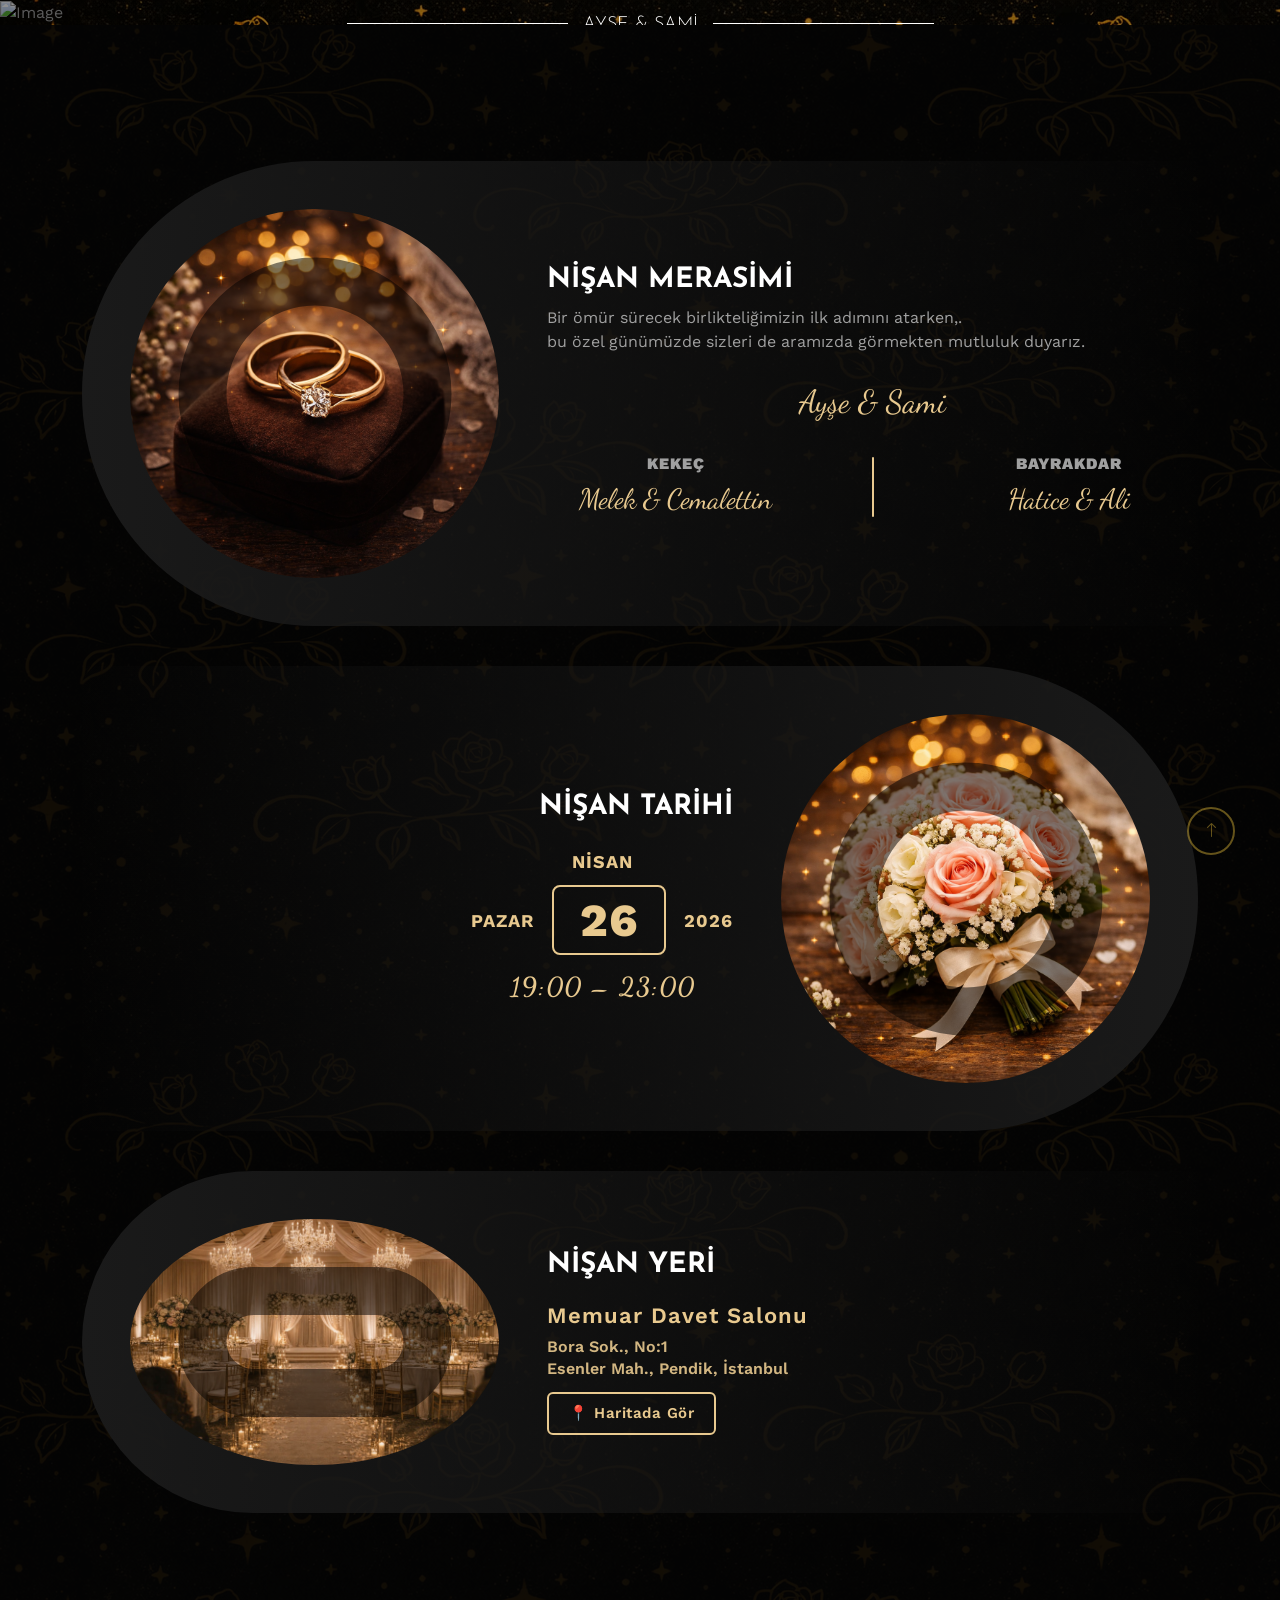
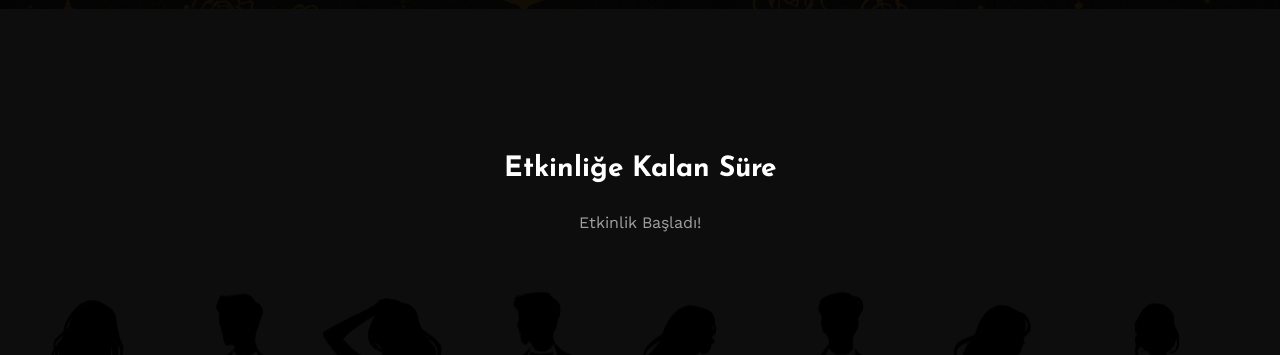
==== home.html @ 0f44021e "Add Open Graph meta tags to home.html Added Open Graph meta tags for social media sharing." ====
<!DOCTYPE html>
<html lang="en">

<head>
    <meta charset="utf-8">
    <title>Ayşe & Sami-Nişan Davetiyesi</title>

	  <!-- WhatsApp / Facebook / Instagram için Open Graph -->
    <meta property="og:type" content="website">
    <meta property="og:title" content="Ayşe & Sami Nişan Davetiyesi">
    <meta property="og:description" content="Sizi bu özel günümüzde aramızda görmekten mutluluk duyarız.">
    <meta property="og:url" content="https://sami-ayse.github.io/nisan-merasimi/">
    <meta property="og:image" content="https://sami-ayse.github.io/nisan-merasimi/assets/img/zarf.png">
    <meta property="og:image:type" content="image/png">
    <meta property="og:image:width" content="1200">
    <meta property="og:image:height" content="630">
    <meta content="width=device-width, initial-scale=1.0" name="viewport">
    <meta content="" name="keywords">
    <meta content="" name="description">

    <!-- Favicon -->
    <link href="img/favT.png" rel="icon">

    <!-- Google Web Fonts -->
    <link rel="preconnect" href="https://fonts.googleapis.com">
    <link rel="preconnect" href="https://fonts.gstatic.com" crossorigin>
    <link
        href="https://fonts.googleapis.com/css2?family=Josefin+Sans:wght@300;700&family=Work+Sans:wght@400;600&display=swap"
        rel="stylesheet">
		  <link href="https://fonts.googleapis.com/css2?family=Dancing+Script:wght@400;600&display=swap" rel="stylesheet">

    <!-- Icon Font Stylesheet -->
    <link href="https://cdnjs.cloudflare.com/ajax/libs/font-awesome/7.0.0/css/all.min.css" rel="stylesheet">
    <link href="https://cdn.jsdelivr.net/npm/bootstrap-icons@1.4.1/font/bootstrap-icons.css" rel="stylesheet">

    <!-- Libraries Stylesheet -->
    <link href="lib/animate/animate.min.css" rel="stylesheet">
    <link href="lib/lightbox/css/lightbox.min.css" rel="stylesheet">
    <link href="lib/owlcarousel/assets/owl.carousel.min.css" rel="stylesheet">

    <!-- Customized Bootstrap Stylesheet -->
    <link href="css/bootstrap.min.css" rel="stylesheet">

    <!-- Template Stylesheet -->
    <link href="css/style.css" rel="stylesheet">
	
	
	  <style>
       
        .family-divider {
            width: 2px;
            height: 60px;
            background-color: #e8c98f;
            border-radius: 2px;
        }

       
        @media (max-width: 767px) {
            .family-divider {
                width: 60%;
                height: 2px;
                margin: 10px auto;
            }
        }
.date-box-wrapper {
    text-align: right; /* BLOĞU SAĞA YASLAR */
}

.date-box {
    display: inline-block; /* BLOĞU SAĞDA TUTAR, İÇİ ORTALANIR */
    color: #e8c98f;
    font-weight: 700;
    letter-spacing: 1px;
    text-align: center; /* 26’ya göre ortalama */
}

.date-row {
    display: flex;
    justify-content: center; /* 26 eksenine göre hizalama */
    align-items: center;
    gap: 18px;
    margin-top: 10px;
}

.date-big {
    font-size: 46px;
    font-weight: 800;
    line-height: 1;
}

.date-small {
    font-size: 18px;
}

.date-ring {
    padding: 10px 26px;
    border: 2px solid #e8c98f;
    border-radius: 8px;
}

@media (max-width: 767px) {
    .date-box-wrapper {
        text-align: center;
    }
    .date-big {
        font-size: 36px;
    }
    .date-ring {
        padding: 8px 20px;
    }
}
.timer-box {
    width: 110px;
    height: 110px;
    border: 2px solid #e8c98f;
    border-radius: 12px;
    color: #e8c98f;
    text-align: center;
    padding-top: 18px;
    font-weight: 600;
    background: rgba(255, 255, 255, 0.05);
    backdrop-filter: blur(4px);
    box-shadow: 0 0 12px rgba(232, 201, 143, 0.25);
}

.timer-box span {
    font-size: 32px;
    display: block;
    margin-bottom: 4px;
}

.timer-box small {
    font-size: 14px;
    opacity: 0.85;
    letter-spacing: 1px;
}
    </style>
</head>

<body style="
    background-image: url('img/invitationmotifdark.png');
    background-repeat: repeat;
    background-size: auto;
    background-color: #0d0d0d; /* Davetiye ile uyumlu siyah ton */
">
    <!-- Spinner Start -->
    <div id="spinner"
        class="show bg-dark position-fixed translate-middle w-100 vh-100 top-50 start-50 d-flex align-items-center justify-content-center">
        <div class="spinner-grow text-primary" style="width: 3rem; height: 3rem;" role="status">
            <span class="sr-only">Loading...</span>
        </div>
    </div>
    <!-- Spinner End -->
  
 <!-- Header End -->

    <!-- Header Start -->
    <div class="container-fluid p-0">
 
        <div id="header-carousel" class="carousel slide" data-bs-ride="carousel">
            <div class="carousel-inner">
                <div class="carousel-item active">
                    <img class="w-100" src="img/demo.png" alt="Image">
                    <div class="carousel-caption d-flex flex-column align-items-center justify-content-center">
                        <div class="title mx-5 px-5 animated slideInDown">
                            <div class="title-center">
                                <h5> Ayşe & Sam&#304; </h5>
                                <h1 class="display-1">Hoşgeld&#304;n&#304;z </h1>
                            </div>
                        </div>
                            
                    </div>
                </div>
              
            </div>
            
        </div>
    </div>
    <!-- Header End -->


    

    <!-- Service Start -->
    <div class="container-fluid py-5" style="background-color: #040404f0;">
        <div class="container py-5">      
            <div class="service-item service-item-left">
                <div class="row g-0 align-items-center">
                    <div class="col-md-5">
                        <div class="service-img p-5 wow fadeInRight" data-wow-delay="0.2s">
                            <img class="img-fluid rounded-circle" src="img/ns1.png" alt="">
                        </div>
                    </div>
                    <div class="col-md-7">
                        <div class="service-text px-5 px-md-0 py-md-5 wow fadeInRight" data-wow-delay="0.5s">
                            <h3 class="text-uppercase">N&#304;şan Meras&#304;m&#304;</h3>
                            <p class="mb-4">Bir ömür sürecek birlikteliğimizin ilk adımını atarken,.<br> bu özel günümüzde sizleri de aramızda görmekten mutluluk duyarız.</p>
                             <!-- Aile Bilgileri -->
							 
							  <p class="mb-4 mt-4" style="font-family:'Dancing Script', cursive; font-size:32px; color:#e8c98f; line-height:1.55; text-align:center;">
         Ayşe & Sami 
    </p>
    <!-- Aile Bilgileri -->
    <div class="row align-items-center text-center">

    <!-- Gelin Ailesi -->
    <div class="col-12 col-md-5 mb-3 mb-md-0">
        <p class="mb-1" style="font-weight:700; letter-spacing:1px;">
            <strong>KEKEÇ</strong>
        </p>
        <p class="mb-1" style="
            font-family:'Dancing Script', cursive;
            font-size:28px;
            color:#e8c98f;
            line-height:1.4;">
            Melek & Cemalettin
        </p>
    </div>

    <!-- Altın Ayırıcı Çizgi -->
    <div class="col-12 col-md-2 d-flex justify-content-center">
        <div class="family-divider"></div>
    </div>

    <!-- Damat Ailesi -->
    <div class="col-12 col-md-5">
        <p class="mb-1" style="font-weight:700; letter-spacing:1px;">
            <strong>BAYRAKDAR</strong>
        </p>
        <p class="mb-1" style="
            font-family:'Dancing Script', cursive;
            font-size:28px;
            color:#e8c98f;
            line-height:1.4;">
            Hatice & Ali
        </p>
    </div>

</div>


   
                        </div>
                    </div>
                </div>
            </div>
            <div class="service-item service-item-right">
                <div class="row g-0 align-items-center">
                    <div class="col-md-5 order-md-1 text-md-end">
                        <div class="service-img p-5 wow fadeInLeft" data-wow-delay="0.2s">
                            <img class="img-fluid rounded-circle" src="img/ns2.png" alt="">
                        </div>
                    </div>
                   
					<div class="col-md-7">
    <div class="service-text px-5 px-md-0 py-md-5 text-md-end wow fadeInLeft" data-wow-delay="0.5s">
        <h3 class="text-uppercase">N&#304;şan Tar&#304;h&#304;</h3>

       
<div class="date-box-wrapper mt-4">

    <div class="date-box">

        <!-- NİSAN -->
        <div class="date-small"> NİSAN</div>

        <!-- PAZAR — 26 — 2026 -->
        <div class="date-row">

            <div class="date-small">PAZAR</div>

            <div class="date-ring">
                <div class="date-big">26</div>
            </div>

            <div class="date-small">2026</div>
        </div>

        <!-- Saat -->
        <div class="date-small" style="font-family:'Dancing Script', cursive; font-size:26px; margin-top:12px;">
            19:00 – 23:00
        </div>

    </div>

</div>


    </div>
</div>
                </div>
            </div>
            <div class="service-item service-item-left">
                <div class="row g-0 align-items-center">
                    <div class="col-md-5">
                        <div class="service-img p-5 wow fadeInRight" data-wow-delay="0.2s">
                            <img class="img-fluid rounded-circle" src="img/ns3.png" alt="">
                        </div>
                    </div>
                    <div class="col-md-7">
                        <div class="service-text px-5 px-md-0 py-md-5 wow fadeInRight" data-wow-delay="0.5s">
                            <h3 class="text-uppercase">N&#304;şan Yer&#304;</h3>
                              <!-- MEKAN BİLGİSİ -->
        <div class="venue-box mt-3" style="color:#e8c98f; font-weight:600;">

            <!-- Mekan Adı -->
            <div style="font-size:22px; letter-spacing:1px;">
                Memuar Davet Salonu
            </div>

            <!-- Tam Adres -->
            <div style="font-size:16px; margin-top:4px; opacity:0.9; line-height:1.4;">
                Bora Sok., No:1<br>
                Esenler Mah., Pendik, İstanbul
            </div>

            <!-- Altın Harita Butonu -->
            <a href="https://www.google.com/maps/search/?api=1&query=Bora+Sok+No%3A1+Esenler+Mah+Pendik+İstanbul" target="_blank"
               style="
                    display:inline-block;
                    margin-top:12px;
                    padding:8px 20px;
                    border:2px solid #e8c98f;
                    border-radius:6px;
                    color:#e8c98f;
                    text-decoration:none;
                    font-size:15px;
                    letter-spacing:0.5px;">
                📍 Haritada Gör
            </a>

        </div>
                           
                        </div>
                    </div>
                </div>
            </div>
    
        </div>
    </div>
    <!-- Service End -->

    <!-- Footer Start -->
    <div class="container-fluid bg-dark text-light footer py-5 wow fadeIn" data-wow-delay="0.1s">
        <div class="container text-center py-5">
           
            <div class="d-flex justify-content-center mb-4">
               		<div class="countdown mt-5 wow fadeInUp" data-wow-delay="0.4s">
    <h3 class="mb-4">Etkinliğe Kalan Süre</h3>

    <div id="timer" class="d-flex justify-content-center gap-4 flex-wrap">

        <div class="timer-box">
            <span id="days">00</span>
            <small>Gün</small>
        </div>

        <div class="timer-box">
            <span id="hours">00</span>
            <small>Saat</small>
        </div>

        <div class="timer-box">
            <span id="minutes">00</span>
            <small>Dakika</small>
        </div>

        <div class="timer-box">
            <span id="seconds">00</span>
            <small>Saniye</small>
        </div>

    </div>
</div>
            </div>
                   </div>
    </div>
    <!-- Footer End -->


    <!-- Back to Top -->
    <a href="#" class="btn btn-outline-primary border-2 btn-lg-square back-to-top"><i class="bi bi-arrow-up"></i></a>


    <!-- JavaScript Libraries -->
    <script src="https://code.jquery.com/jquery-3.4.1.min.js"></script>
    <script src="https://cdn.jsdelivr.net/npm/bootstrap@5.0.0/dist/js/bootstrap.bundle.min.js"></script>
    <script src="lib/wow/wow.min.js"></script>
    <script src="lib/easing/easing.min.js"></script>
    <script src="lib/waypoints/waypoints.min.js"></script>
    <script src="lib/owlcarousel/owl.carousel.min.js"></script>
    <script src="lib/lightbox/js/lightbox.min.js"></script>

    <!-- Template Javascript -->
    <script src="js/main.js"></script>
	
	<script>
    // Hedef tarih
    var targetDate = new Date("April 26, 2026 19:00:00").getTime();

    var countdown = setInterval(function () {
        var now = new Date().getTime();
        var distance = targetDate - now;

        if (distance < 0) {
            clearInterval(countdown);
            document.getElementById("timer").innerHTML = "Etkinlik Başladı!";
            return;
        }

        document.getElementById("days").innerHTML = Math.floor(distance / (1000 * 60 * 60 * 24));
        document.getElementById("hours").innerHTML = Math.floor((distance % (1000 * 60 * 60 * 24)) / (1000 * 60 * 60));
        document.getElementById("minutes").innerHTML = Math.floor((distance % (1000 * 60 * 60)) / (1000 * 60));
        document.getElementById("seconds").innerHTML = Math.floor((distance % (1000 * 60)) / 1000);
    }, 1000);
</script>
</body>

</html>
---- css/style.css ----
/********** Template CSS **********/

.back-to-top {
    position: fixed;
    display: none;
    right: 45px;
    bottom: 45px;
    z-index: 99;
}


/*** Spinner ***/
#spinner {
    opacity: 0;
    visibility: hidden;
    transition: opacity .5s ease-out, visibility 0s linear .5s;
    z-index: 99999;
}

#spinner.show {
    transition: opacity .5s ease-out, visibility 0s linear 0s;
    visibility: visible;
    opacity: 1;
}


/*** Button ***/
.btn {
    font-weight: 600;
    transition: .5s;
    border-radius: 50px;
}

.btn-square {
    width: 38px;
    height: 38px;
}

.btn-sm-square {
    width: 32px;
    height: 32px;
}

.btn-lg-square {
    width: 48px;
    height: 48px;
}

.btn-square,
.btn-sm-square,
.btn-lg-square {
    padding: 0;
    display: flex;
    align-items: center;
    justify-content: center;
    font-weight: inherit;
}

.btn-primary {
    color: var(--bs-white);
}


/*** Navbar ***/
.navbar {
    position: absolute;
    width: 100%;
    top: 0;
    left: 0;
    z-index: 9;
    transition: .5s;
}

.navbar .navbar-nav .nav-link {
    margin-right: 25px;
    padding: 40px 0;
    color: var(--bs-white);
    font-size: 17px;
    text-transform: uppercase;
    outline: none;
    transition: .5s;
}

.navbar .navbar-nav .nav-link:hover,
.navbar .navbar-nav .nav-link.active {
    color: var(--bs-primary);
}

@media (max-width: 991.98px) {
    .navbar .navbar-nav .nav-link,
    .navbar.bg-dark .navbar-nav .nav-link {
        margin-right: 0;
        padding: 10px 0;
    }

    .navbar .navbar-nav {
        margin-top: 8px;
        border-top: 1px solid var(--bs-light);
    }
}

@media (min-width: 992px) {
    .navbar.bg-dark .navbar-nav .nav-link {
        padding: 20px 0;
    }

    .navbar .nav-item .dropdown-menu {
        display: block;
        border: none;
        margin-top: 0;
        top: 150%;
        opacity: 0;
        visibility: hidden;
        transition: .5s;
    }

    .navbar .nav-item:hover .dropdown-menu {
        top: 100%;
        visibility: visible;
        transition: .5s;
        opacity: 1;
    }
}

.navbar .dropdown-toggle::after {
    border: none;
    content: "\f107";
    font-family: "Font Awesome 5 Free";
    font-weight: 900;
    vertical-align: middle;
    margin-left: 8px;
}


/*** Header ***/
.carousel-caption {
    top: 0;
    left: 0;
    right: 0;
    bottom: 0;
    padding-top: 100px;
    background: rgba(0, 0, 0, 0.44);
    z-index: 1;
}

.carousel-control-prev,
.carousel-control-next {
    width: 10%;
}

.carousel-control-prev-icon,
.carousel-control-next-icon {
    width: 3rem;
    height: 3rem;
}

@media (max-width: 768px) {
    #header-carousel .carousel-item {
        position: relative;
        min-height: 550px;
    }
    
    #header-carousel .carousel-item img {
        position: absolute;
        width: 100%;
        height: 100%;
        object-fit: cover;
    }
}

.page-header {
    padding-top: 200px;
    background: linear-gradient(rgba(0, 0, 0, .7), rgba(0, 0, 0, .7)), url(../img/carousel-1.jpg) top center no-repeat;
    background-size: cover;
}

.page-header .breadcrumb-item + .breadcrumb-item::before {
    color: var(--bs-white);
}


/*** Title ***/
.title {
    margin-bottom: 2rem;
}

.title .title-left,
.title .title-center,
.title .title-right {
    display: inline-block;
    text-transform: uppercase;
    overflow: hidden;
}

.title .title-center {
    text-align: center;
}

.title .title-right {
    text-align: right;
}

.title .title-left h5,
.title .title-center h5,
.title .title-right h5 {
    position: relative;
    display: inline-block;
    font-size: 18px;
    font-weight: 300;
}

.title .title-left h5::after,
.title .title-center h5::before,
.title .title-center h5::after,
.title .title-right h5::before {
    position: absolute;
    content: "";
    width: 500%;
    height: 0;
    top: 9px;
    border-bottom: 1px solid var(--bs-white);
}

.title .title-left h5::after,
.title .title-center h5::after {
    left: calc(100% + 15px);
}

.title .title-right h5::before,
.title .title-center h5::before {
    right: calc(100% + 15px);
}

.title .title-left h1,
.title .title-center h1,
.title .title-right h1 {
    border-bottom: 1px solid var(--bs-white);
}


/*** Service ***/
.service-item {
    position: relative;
    margin-top: 2.5rem;
    overflow: hidden;
}

.service-item .service-img {
    position: relative;
    display: inline-block;
}

.service-item .service-img::before {
    position: absolute;
    content: "";
    width: calc(100% - 12rem);
    height: calc(100% - 12rem);
    top: 50%;
    left: 50%;
    transform: translate(-50%, -50%);
    border: 3rem solid rgba(0, 0, 0, .5);
    border-radius: 300px;
    z-index: 1;
}

.service-item.service-item-left {
    border-radius:500px 0 0 500px;
    background: linear-gradient(to right, #1A1A1A, #0D0D0D08);
}

.service-item.service-item-right {
    border-radius: 0 500px 500px 0;
 background: linear-gradient(to left, #1A1A1A, #0D0D0D08);
}

@media (max-width: 767.98px) {
    .service-item.service-item-left,
    .service-item.service-item-right {
        border-radius: 500px 500px 0 0;
        background: linear-gradient(to bottom, #1A1A1A, #0D0D0D08);
        text-align: center;
    }
}


/*** Team ***/
.team-item {
    position: relative;
}

.team-item .team-name {
    position: absolute;
    width: 100%;
    height: 60px;
    left: 0;
    bottom: 0;
    display: flex;
    align-items: center;
    justify-content: center;
    background: rgba(0, 0, 0, .7);
}

.team-item .team-body {
    position: relative;
    overflow: hidden;
}

.team-item .team-body .team-before,
.team-item .team-body .team-after {
    position: absolute;
    content: "";
    width: 0;
    height: calc(100% - 60px);
    top: 0;
    left: 0;
    background: rgba(0, 0, 0, .7);
    display: flex;
    flex-direction: column;
    justify-content: center;
    transition: .5s;
}

.team-item .team-body .team-after {
    left: auto;
    right: 0;
}

.team-item .team-body .team-before {
    text-align: right;
}

.team-item:hover .team-body .team-before,
.team-item:hover .team-body .team-after {
    width: 50%;
}

.team-item .team-body .team-before span,
.team-item .team-body .team-after span {
    margin: 5px;
    color: var(--bs-white);
    opacity: 0;
    transition: .5s;
}

.team-item:hover .team-body .team-before span,
.team-item:hover .team-body .team-after span {
    opacity: 1;
    transition-delay: .2s;
}


/*** Testimonial ***/
.testimonial-carousel {
    max-width: 700px;
    margin: 0 auto;
}

.testimonial-carousel .owl-dots {
    margin-top: 35px;
    height: 100px;
    display: flex;
    align-items: center;
    justify-content: center;
}

.testimonial-carousel .owl-dots .owl-dot {
    width: 60px;
    height: 60px;
    margin: 0 5px;
    padding: 10px;
    background: var(--bs-dark);
    border-radius: 100px;
    transition: .5s;
}

.testimonial-carousel .owl-dots .owl-dot.active {
    width: 100px;
    height: 100px;
}

.testimonial-carousel .owl-dots .owl-dot img {
    opacity: .1;
    transition: .5s;
    border-radius: 100px;
}

.testimonial-carousel .owl-dots .owl-dot.active img {
    opacity: 1;
}


/*** Footer ***/
@keyframes footerAnimatedBg {
	0% {
        background-position: 0 0;
    }

	100% {
        background-position: -1000px 0;
    }
}

.footer {
	background-image: url(../img/final_matched.png);
	background-position: 0px 0px;
    background-repeat: repeat-x;
	animation: footerAnimatedBg 50s linear infinite;
}
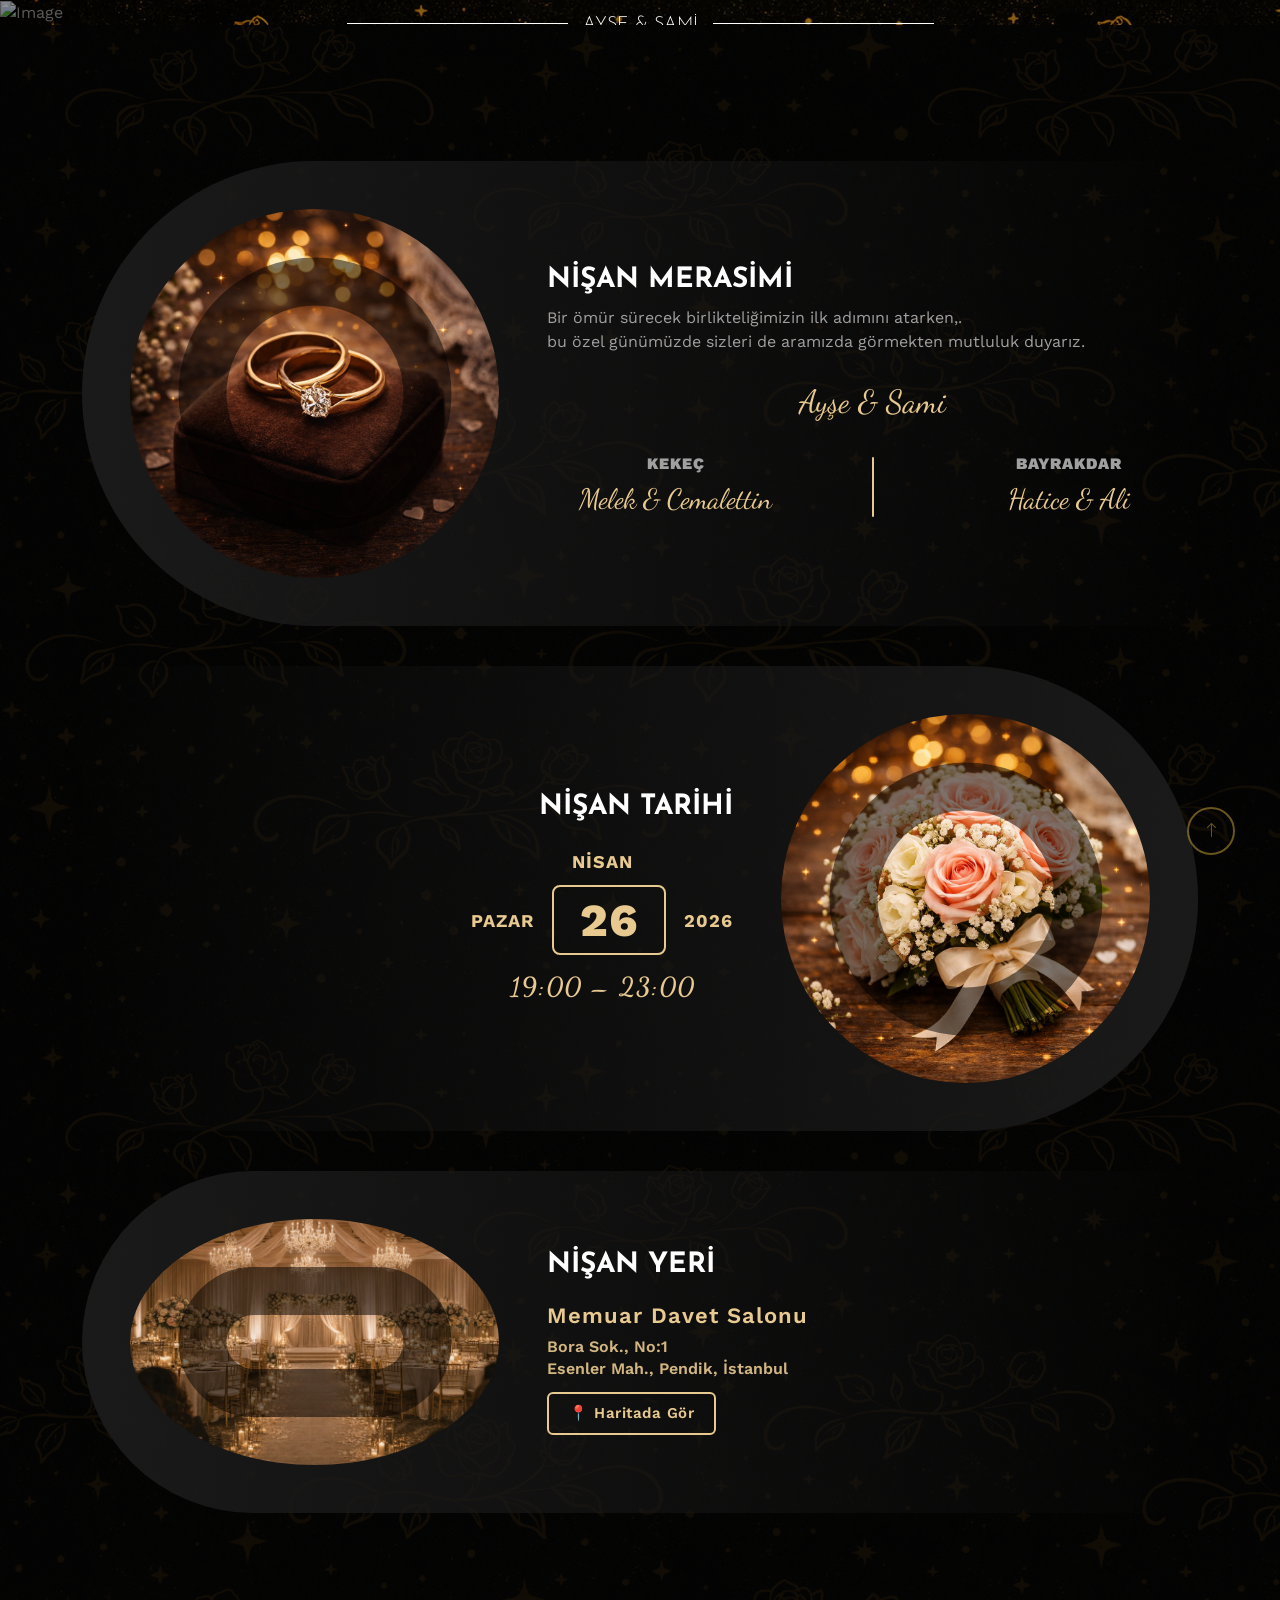
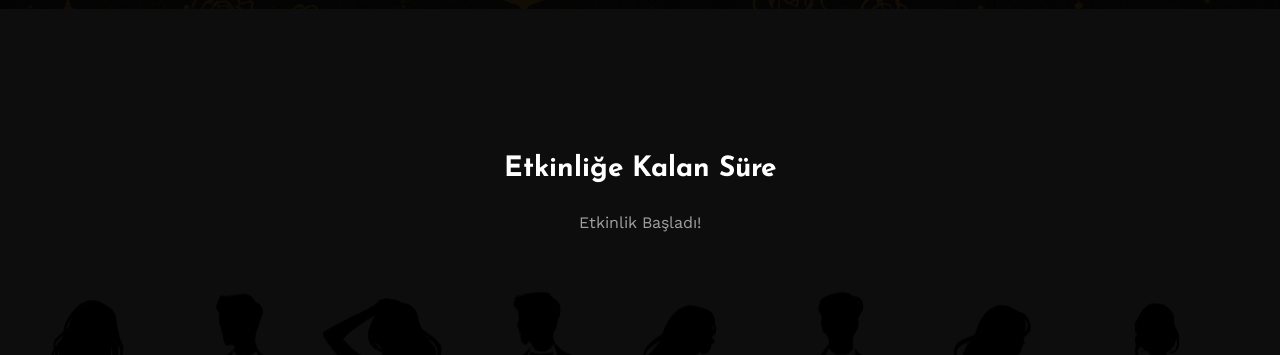
==== commit 12eeb4ba: "Add files via upload" ====
--- a/home.html
+++ b/home.html
@@ -4,7 +4,6 @@
 <head>
     <meta charset="utf-8">
     <title>Ayşe & Sami-Nişan Davetiyesi</title>
-
 	  <!-- WhatsApp / Facebook / Instagram için Open Graph -->
     <meta property="og:type" content="website">
     <meta property="og:title" content="Ayşe & Sami Nişan Davetiyesi">
@@ -416,4 +415,4 @@
 </script>
 </body>
 
-</html>
+</html>
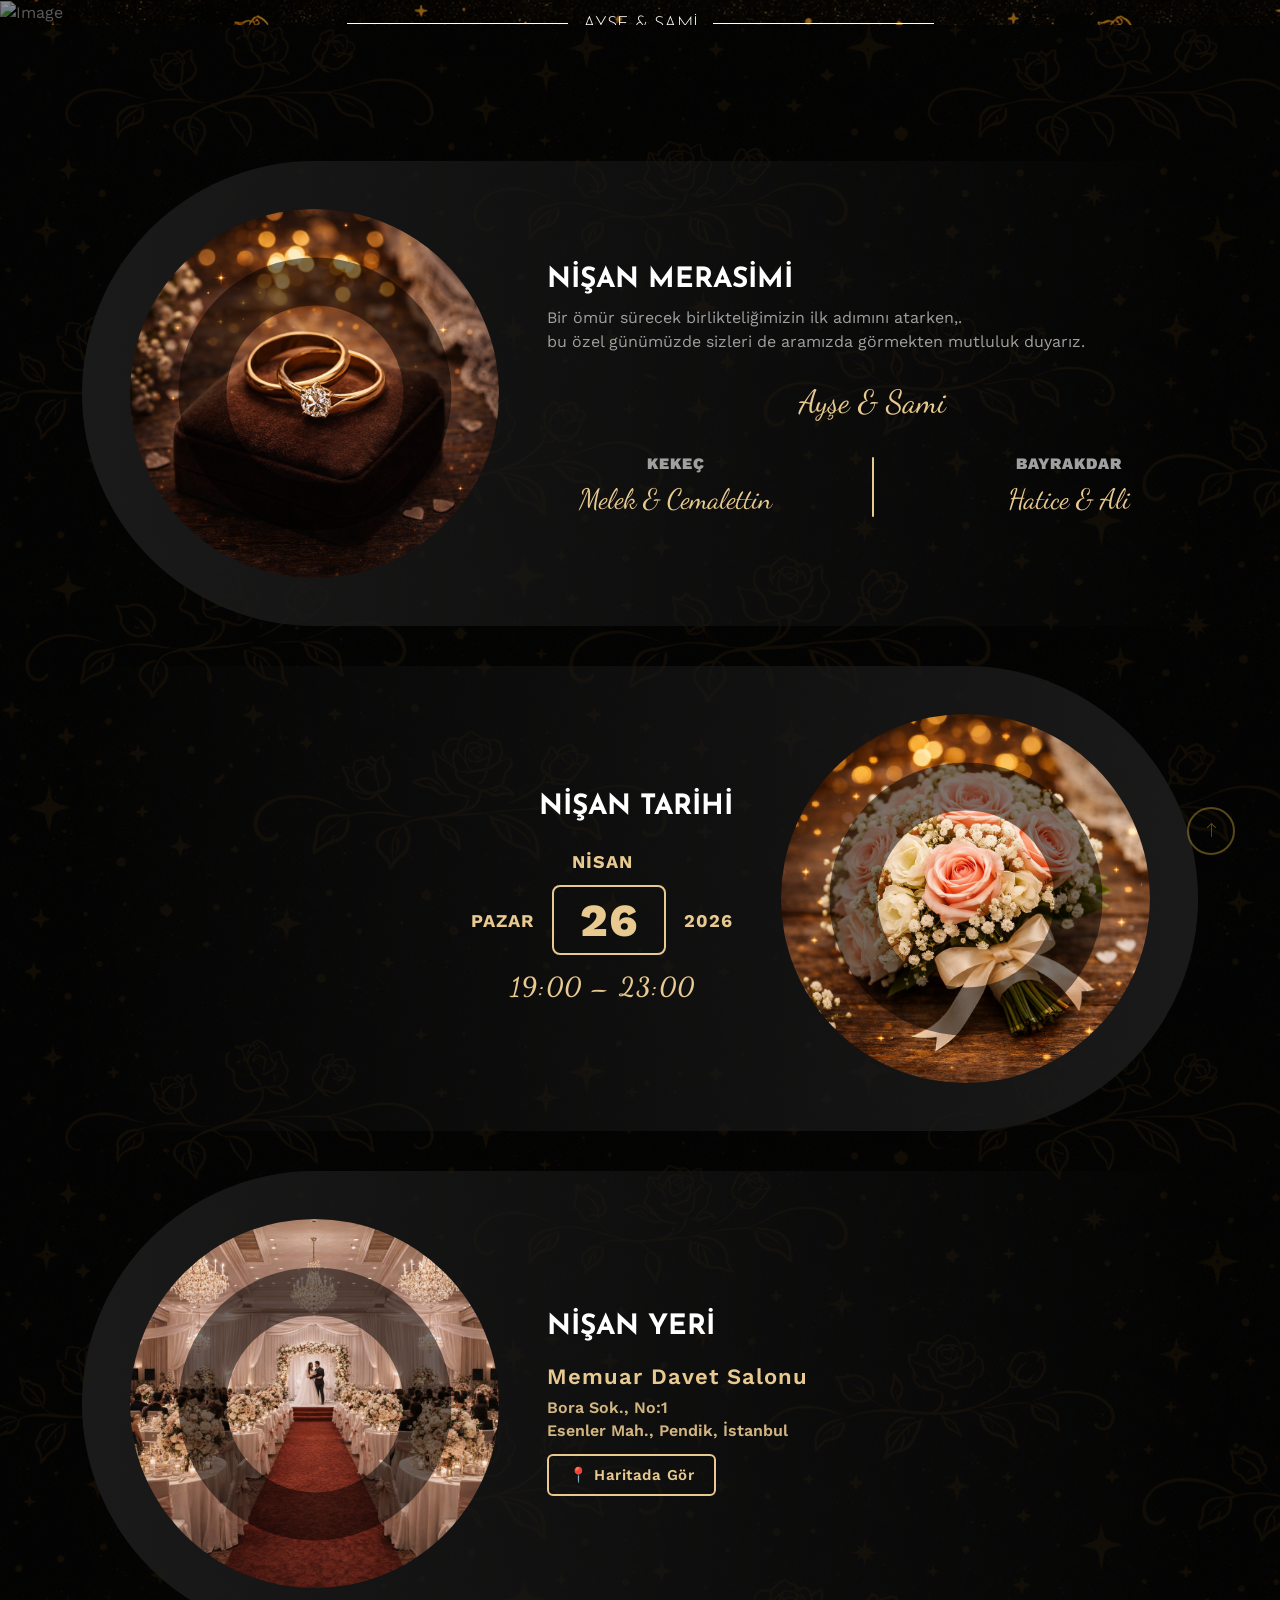
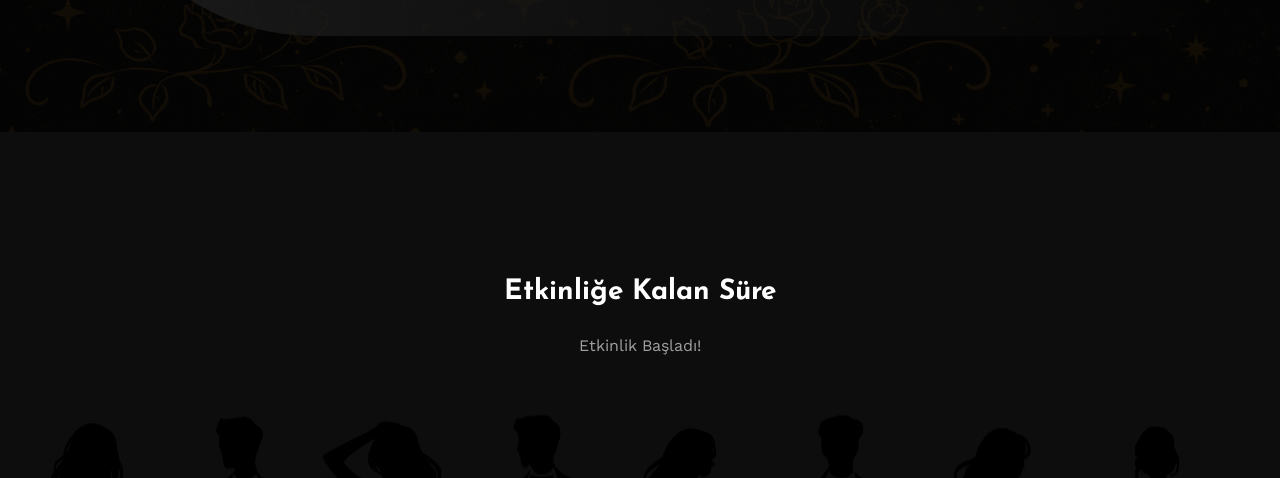
==== commit a3cdf29f: "Add files via upload" ====
--- a/home.html
+++ b/home.html
@@ -9,7 +9,7 @@
     <meta property="og:title" content="Ayşe & Sami Nişan Davetiyesi">
     <meta property="og:description" content="Sizi bu özel günümüzde aramızda görmekten mutluluk duyarız.">
     <meta property="og:url" content="https://sami-ayse.github.io/nisan-merasimi/">
-    <meta property="og:image" content="https://sami-ayse.github.io/nisan-merasimi/assets/img/zarf.png">
+    <meta property="og:image" content="https://sami-ayse.github.io/nisan-merasimi/assets/img/wap.jpg">
     <meta property="og:image:type" content="image/png">
     <meta property="og:image:width" content="1200">
     <meta property="og:image:height" content="630">
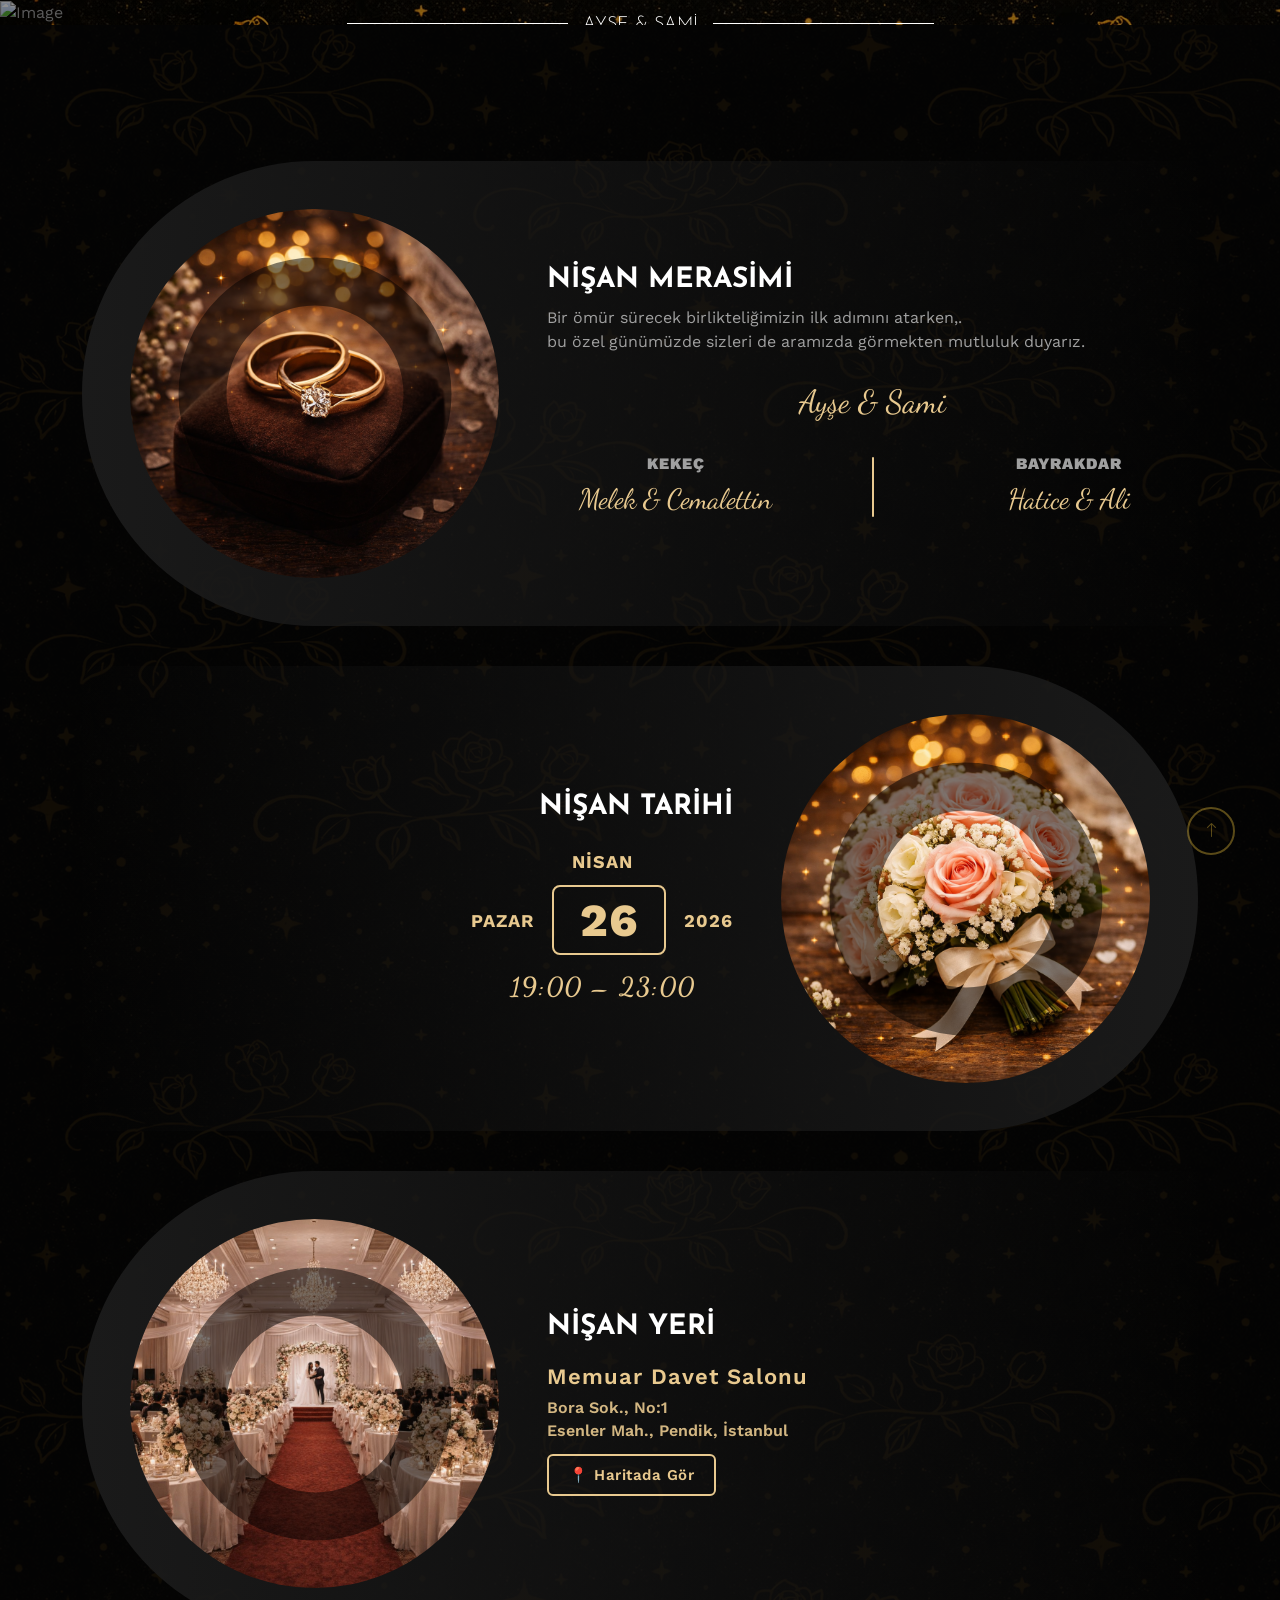
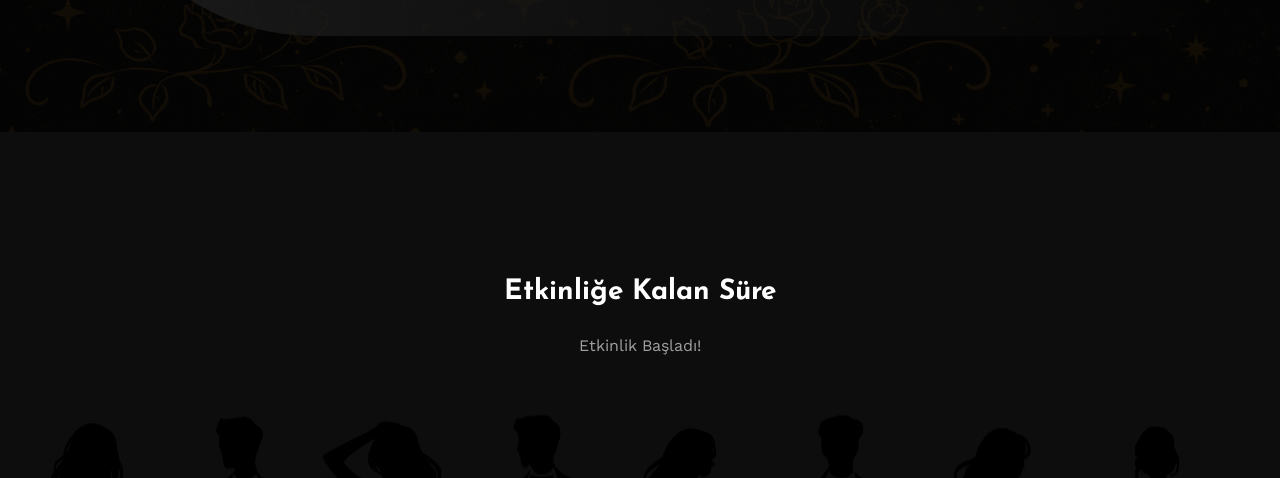
==== commit 856e3c22: "Add files via upload" ====
--- a/home.html
+++ b/home.html
@@ -6,13 +6,13 @@
     <title>Ayşe & Sami-Nişan Davetiyesi</title>
 	  <!-- WhatsApp / Facebook / Instagram için Open Graph -->
     <meta property="og:type" content="website">
-    <meta property="og:title" content="Ayşe & Sami Nişan Davetiyesi">
-    <meta property="og:description" content="Sizi bu özel günümüzde aramızda görmekten mutluluk duyarız.">
-    <meta property="og:url" content="https://sami-ayse.github.io/nisan-merasimi/">
-    <meta property="og:image" content="https://sami-ayse.github.io/nisan-merasimi/assets/img/wap.jpg">
-    <meta property="og:image:type" content="image/png">
-    <meta property="og:image:width" content="1200">
-    <meta property="og:image:height" content="630">
+<meta property="og:title" content="Ayşe & Sami Nişan Davetiyesi">
+<meta property="og:description" content="Sizi bu özel günümüzde aramızda görmekten mutluluk duyarız.">
+<meta property="og:url" content="https://sami-ayse.github.io/nisan-merasimi/">
+<meta property="og:image" content="https://sami-ayse.github.io/nisan-merasimi/assets/img/wap.jpg">
+<meta property="og:image:type" content="image/jpeg">
+<meta property="og:image:width" content="1200">
+<meta property="og:image:height" content="630">
     <meta content="width=device-width, initial-scale=1.0" name="viewport">
     <meta content="" name="keywords">
     <meta content="" name="description">
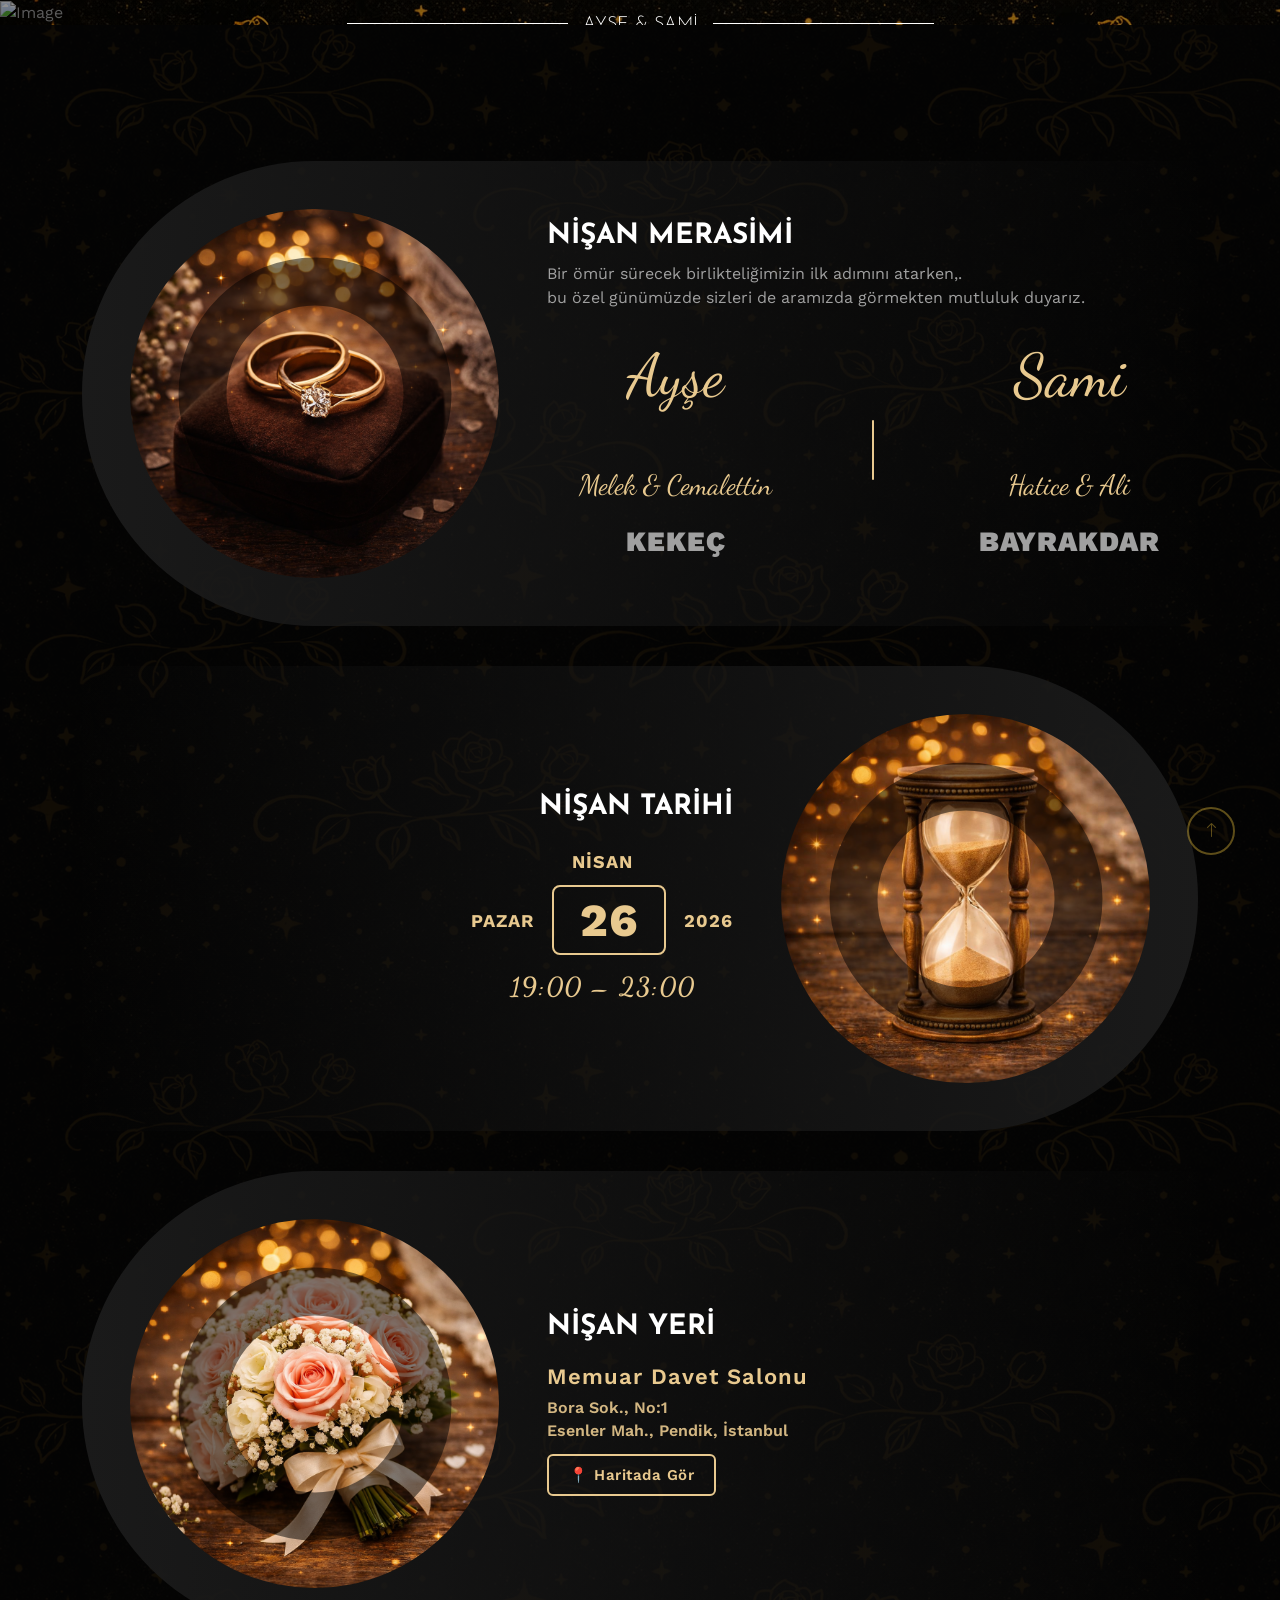
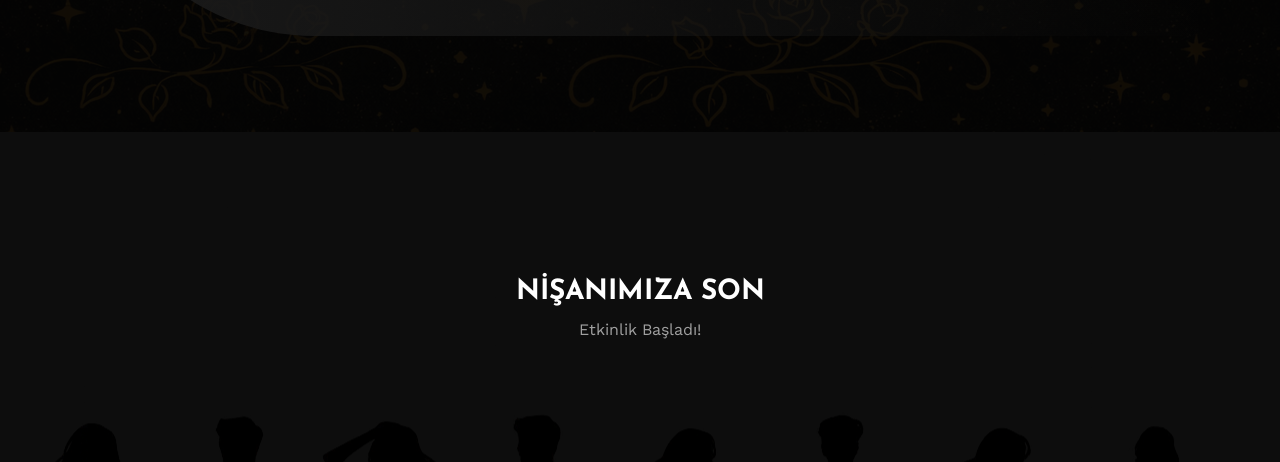
==== commit 14f1994a: "Add files via upload" ====
--- a/home.html
+++ b/home.html
@@ -146,7 +146,7 @@
     <div id="spinner"
         class="show bg-dark position-fixed translate-middle w-100 vh-100 top-50 start-50 d-flex align-items-center justify-content-center">
         <div class="spinner-grow text-primary" style="width: 3rem; height: 3rem;" role="status">
-            <span class="sr-only">Loading...</span>
+            <span class="sr-only"></span>
         </div>
     </div>
     <!-- Spinner End -->
@@ -195,25 +195,30 @@
                             <h3 class="text-uppercase">N&#304;şan Meras&#304;m&#304;</h3>
                             <p class="mb-4">Bir ömür sürecek birlikteliğimizin ilk adımını atarken,.<br> bu özel günümüzde sizleri de aramızda görmekten mutluluk duyarız.</p>
                              <!-- Aile Bilgileri -->
-							 
-							  <p class="mb-4 mt-4" style="font-family:'Dancing Script', cursive; font-size:32px; color:#e8c98f; line-height:1.55; text-align:center;">
-         Ayşe & Sami 
-    </p>
+		
     <!-- Aile Bilgileri -->
     <div class="row align-items-center text-center">
 
     <!-- Gelin Ailesi -->
     <div class="col-12 col-md-5 mb-3 mb-md-0">
-        <p class="mb-1" style="font-weight:700; letter-spacing:1px;">
-            <strong>KEKEÇ</strong>
-        </p>
-        <p class="mb-1" style="
+	 <p class="mb-5" style="
+            font-family:'Dancing Script', cursive;
+            font-size:60px;
+            color:#e8c98f;
+            line-height:1.4;">
+            Ayşe
+        </p>
+       
+        <p class="mb-3" style="
             font-family:'Dancing Script', cursive;
             font-size:28px;
             color:#e8c98f;
             line-height:1.4;">
             Melek & Cemalettin
         </p>
+		 <p class="mb-1" style="font-weight:700; letter-spacing:1px; font-size: 28px;">
+            <strong>KEKEÇ</strong>
+        </p>
     </div>
 
     <!-- Altın Ayırıcı Çizgi -->
@@ -223,15 +228,23 @@
 
     <!-- Damat Ailesi -->
     <div class="col-12 col-md-5">
-        <p class="mb-1" style="font-weight:700; letter-spacing:1px;">
-            <strong>BAYRAKDAR</strong>
-        </p>
-        <p class="mb-1" style="
+	 <p class="mb-5" style="
+            font-family:'Dancing Script', cursive;
+            font-size:60px;
+            color:#e8c98f;
+            line-height:1.4;">
+            Sami
+        </p>
+       
+        <p class="mb-3" style="
             font-family:'Dancing Script', cursive;
             font-size:28px;
             color:#e8c98f;
             line-height:1.4;">
             Hatice & Ali
+        </p>
+		 <p class="mb-1" style="font-weight:700; letter-spacing:1px; font-size: 28px;">
+            <strong>BAYRAKDAR</strong>
         </p>
     </div>
 
@@ -345,7 +358,7 @@
            
             <div class="d-flex justify-content-center mb-4">
                		<div class="countdown mt-5 wow fadeInUp" data-wow-delay="0.4s">
-    <h3 class="mb-4">Etkinliğe Kalan Süre</h3>
+      <h3 class="text-uppercase">N&#304;şanımıza Son</h3>
 
     <div id="timer" class="d-flex justify-content-center gap-4 flex-wrap">
 
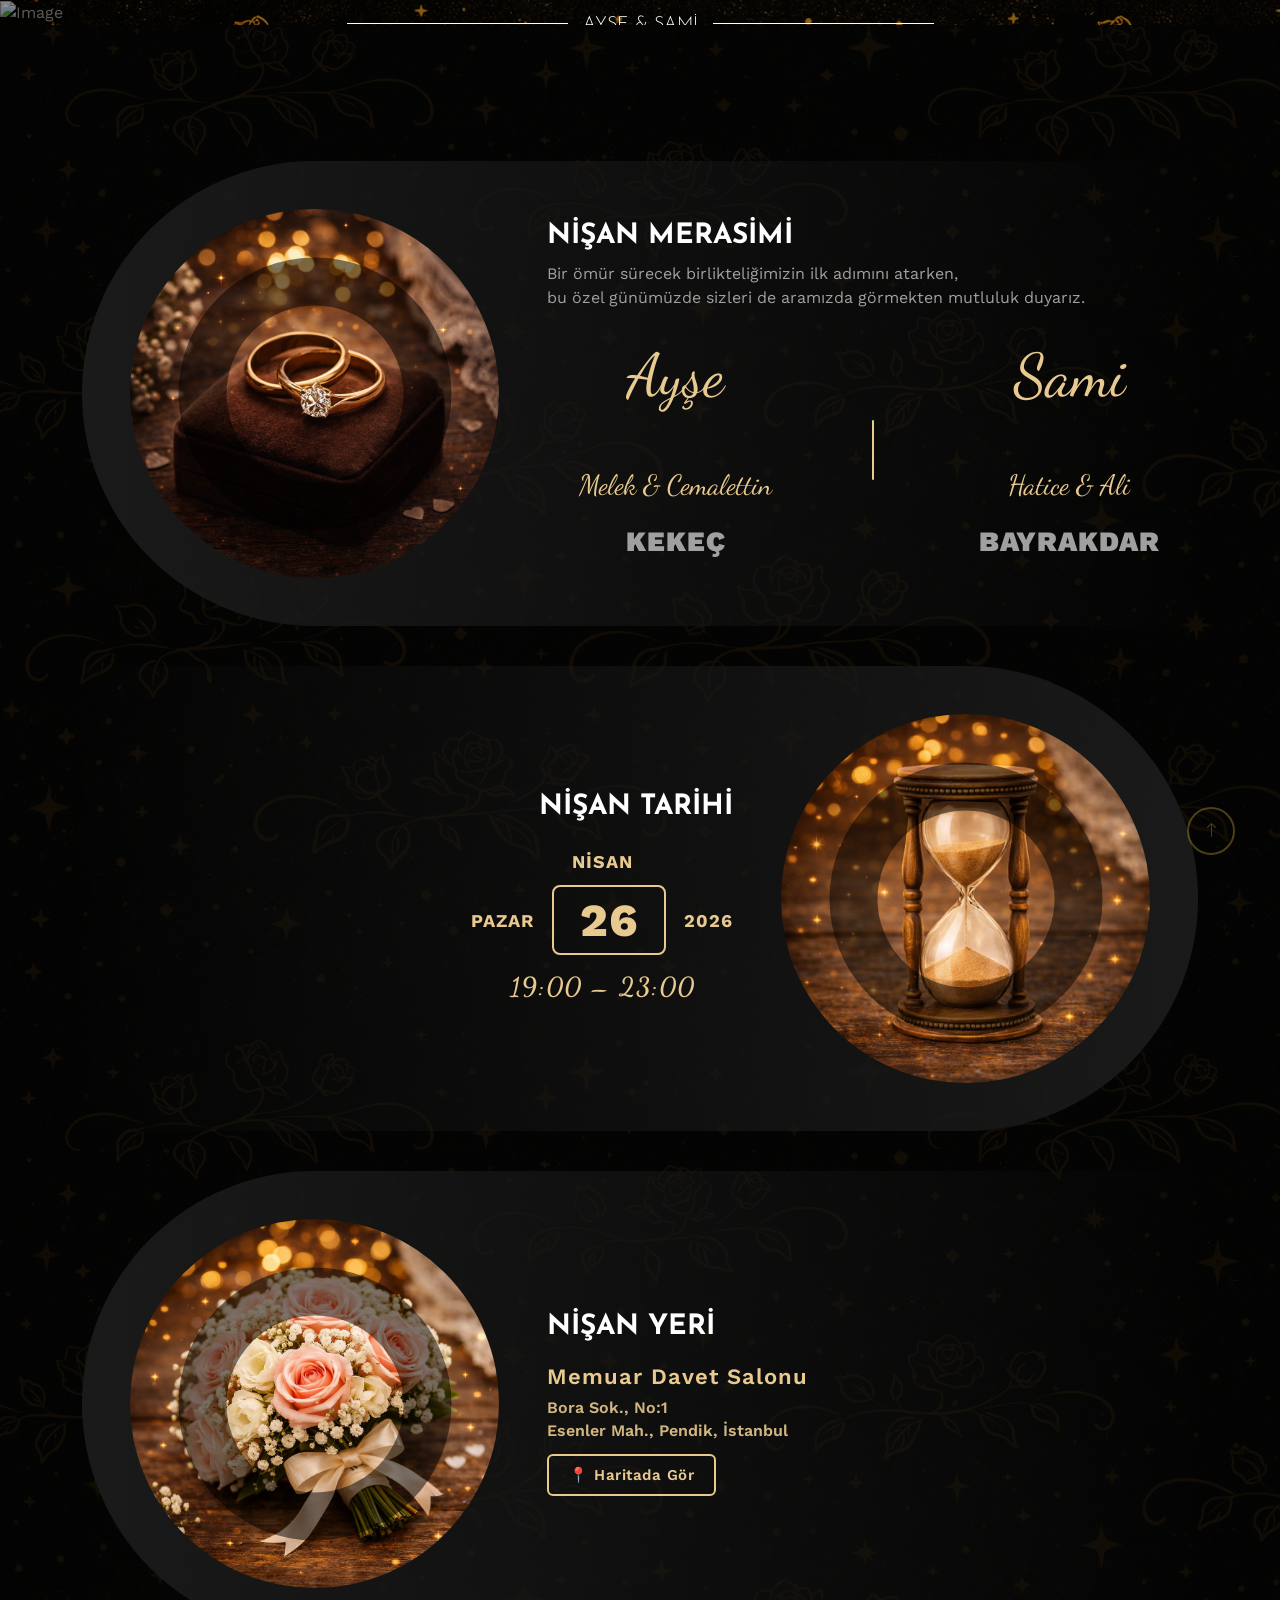
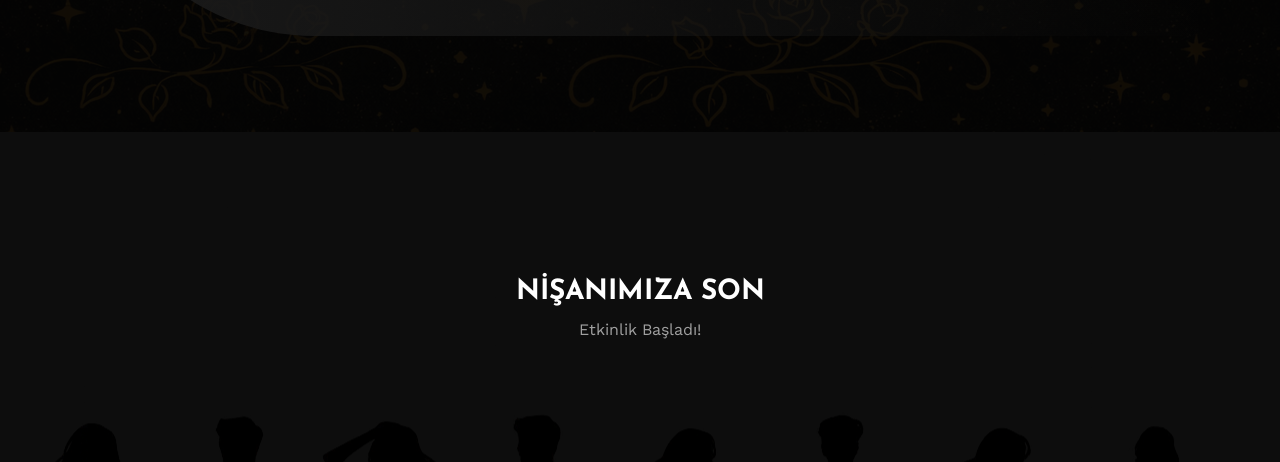
==== commit 45feab0d: "Add files via upload" ====
--- a/home.html
+++ b/home.html
@@ -193,7 +193,7 @@
                     <div class="col-md-7">
                         <div class="service-text px-5 px-md-0 py-md-5 wow fadeInRight" data-wow-delay="0.5s">
                             <h3 class="text-uppercase">N&#304;şan Meras&#304;m&#304;</h3>
-                            <p class="mb-4">Bir ömür sürecek birlikteliğimizin ilk adımını atarken,.<br> bu özel günümüzde sizleri de aramızda görmekten mutluluk duyarız.</p>
+                            <p class="mb-4">Bir ömür sürecek birlikteliğimizin ilk adımını atarken,<br> bu özel günümüzde sizleri de aramızda görmekten mutluluk duyarız.</p>
                              <!-- Aile Bilgileri -->
 		
     <!-- Aile Bilgileri -->
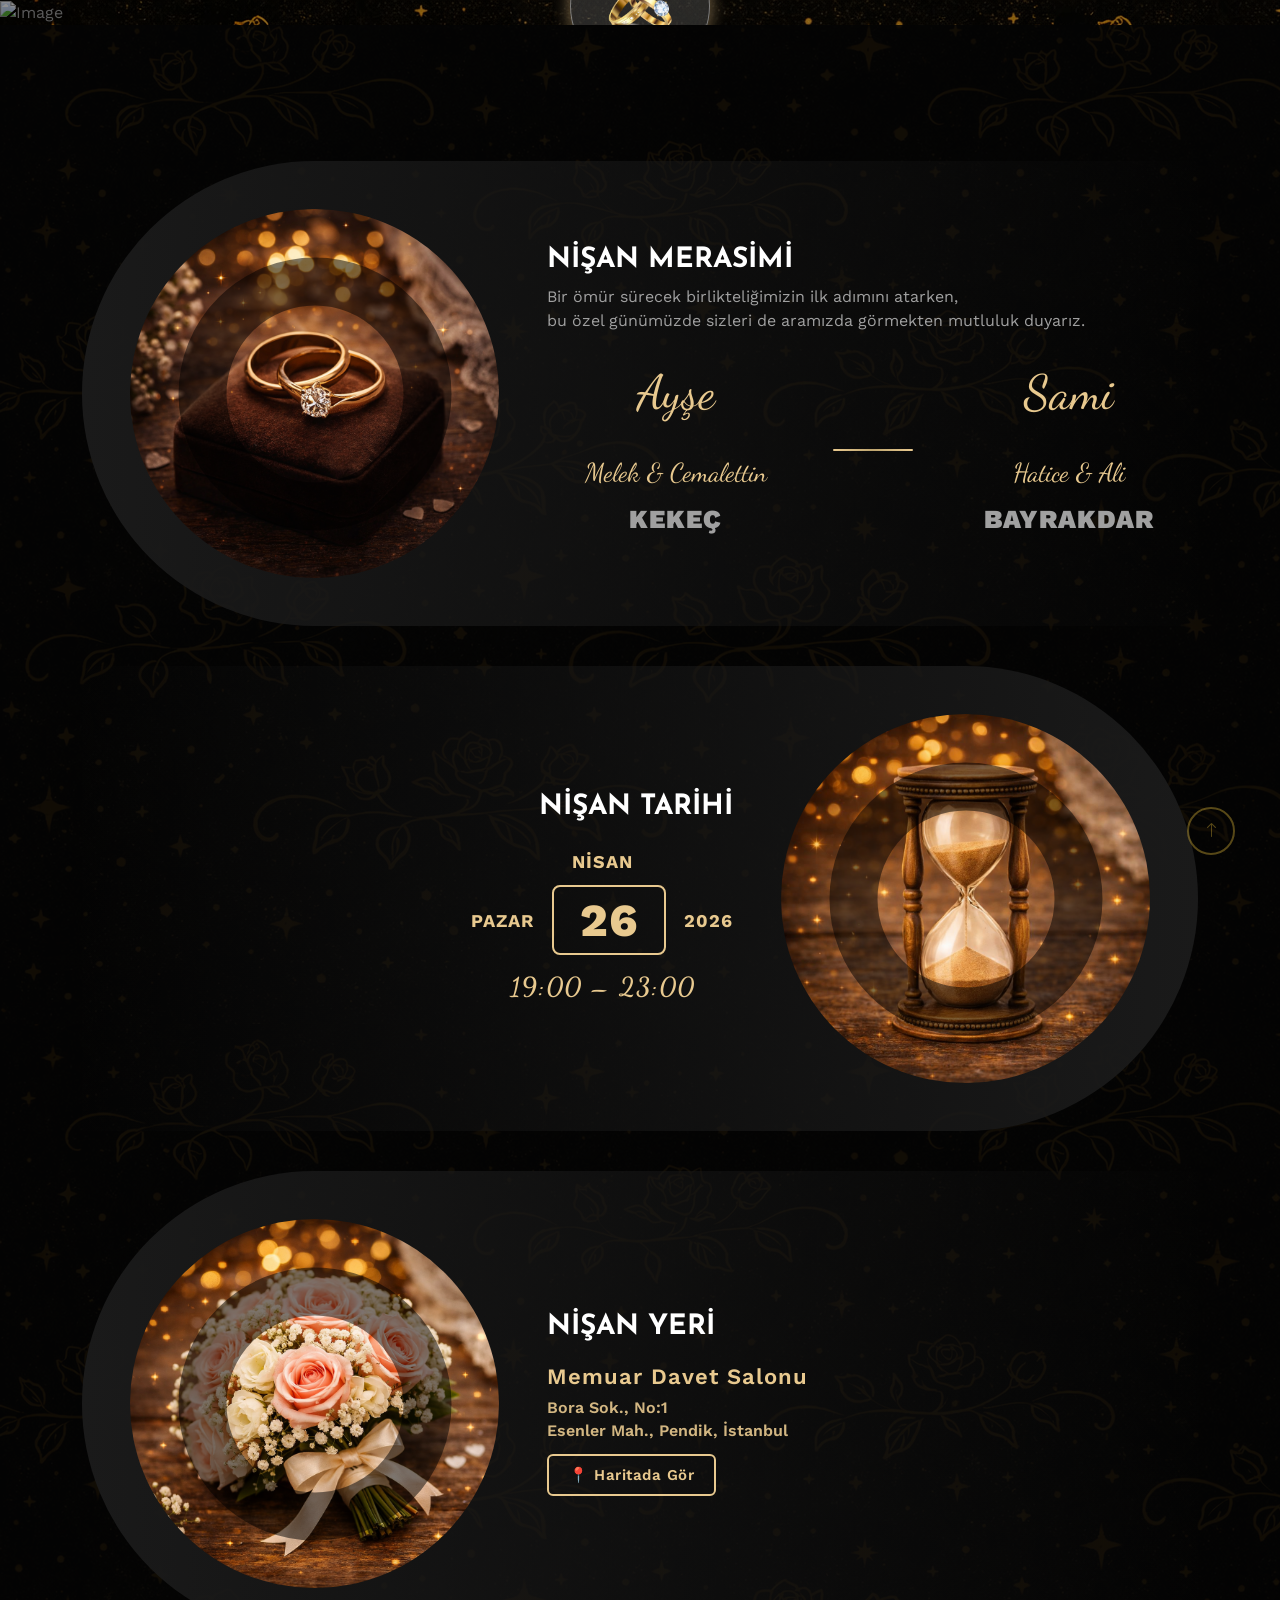
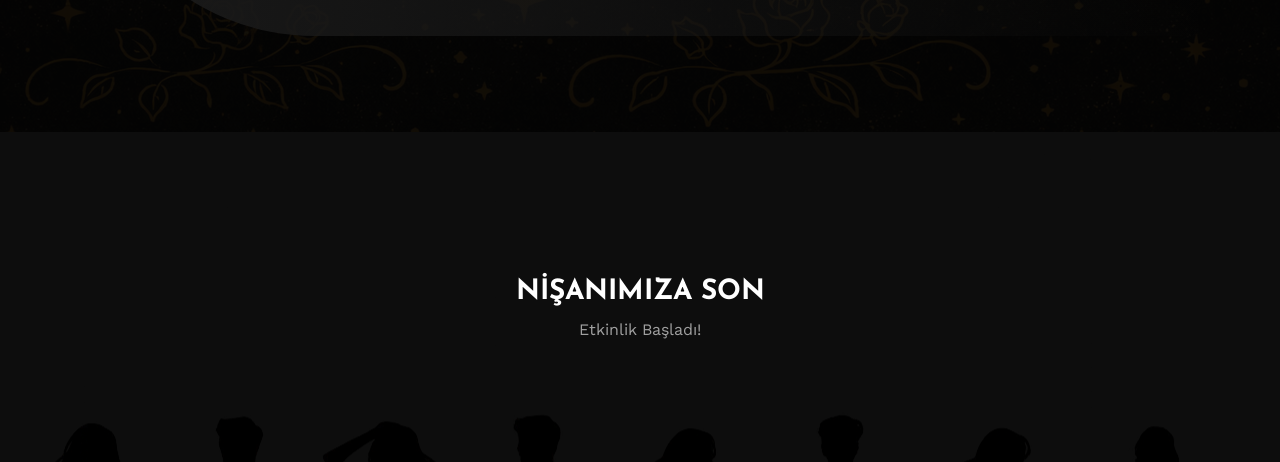
==== commit 813eb6f4: "Add files via upload" ====
--- a/home.html
+++ b/home.html
@@ -153,29 +153,78 @@
   
  <!-- Header End -->
 
-    <!-- Header Start -->
-    <div class="container-fluid p-0">
- 
-        <div id="header-carousel" class="carousel slide" data-bs-ride="carousel">
-            <div class="carousel-inner">
-                <div class="carousel-item active">
-                    <img class="w-100" src="img/demo.png" alt="Image">
-                    <div class="carousel-caption d-flex flex-column align-items-center justify-content-center">
-                        <div class="title mx-5 px-5 animated slideInDown">
-                            <div class="title-center">
-                                <h5> Ayşe & Sam&#304; </h5>
-                                <h1 class="display-1">Hoşgeld&#304;n&#304;z </h1>
-                            </div>
-                        </div>
-                            
-                    </div>
+   <!-- Header Start -->
+<div class="container-fluid p-0">
+
+    <div id="header-carousel" class="carousel slide" data-bs-ride="carousel">
+        <div class="carousel-inner">
+
+            <div class="carousel-item active">
+                <img class="w-100" src="img/demo.png" alt="Image" style="object-fit:cover;">
+
+                <div class="carousel-caption d-flex flex-column align-items-center justify-content-center"
+                     style="padding-bottom: 100px;">
+
+                    <div class="title animated fadeInDown" style="text-align:center;">
+
+                       <!-- Responsive Logo Container -->
+<div style="
+    background: rgba(255,255,255,0.15);
+    padding:10px;
+    border-radius:50%;
+    border:1px solid rgba(255,255,255,0.4);
+    backdrop-filter: blur(6px);
+    box-shadow:0 0 18px rgba(255,215,150,0.5);
+    display:flex;
+    align-items:center;
+    justify-content:center;
+    width:32vw;          /* mobilde otomatik küçülür */
+    max-width:140px;     /* masaüstünde limit */
+    aspect-ratio:1/1;    /* çemberin bozulmaması için */
+    overflow:hidden;     /* taşmayı tamamen engeller */
+    margin:auto;
+">
+    <img src="img/fav.png" 
+         alt="Ayşe & Sami" 
+         style="
+            width:80%;
+            height:auto;
+            object-fit:contain;
+         ">
+</div>
+
+
+                       <h1 style="
+    font-family:'Dancing Script', cursive;
+    font-size: clamp(42px, 9vw, 100px); 
+    color:#e8c98f;
+    font-weight:400;
+    letter-spacing:2px;
+    text-shadow:0 0 12px rgba(0,0,0,0.35);
+    margin-top:25px;
+">
+    Ayşe <span style="font-size:0.8em;">&</span> Sami
+</h1>
+
+                        <!-- Altın ince çizgi -->
+                        <div style="
+                            width:160px;
+                            height:2px;
+                            background:linear-gradient(to right, transparent, #e8c98f, transparent);
+                            margin:10px auto 0 auto;
+                        "></div>
+
+                    </div>
+
                 </div>
-              
-            </div>
-            
-        </div>
-    </div>
-    <!-- Header End -->
+            </div>
+
+        </div>
+    </div>
+
+</div>
+<!-- Header End -->
+
 
 
     
@@ -196,59 +245,64 @@
                             <p class="mb-4">Bir ömür sürecek birlikteliğimizin ilk adımını atarken,<br> bu özel günümüzde sizleri de aramızda görmekten mutluluk duyarız.</p>
                              <!-- Aile Bilgileri -->
 		
-    <!-- Aile Bilgileri -->
-    <div class="row align-items-center text-center">
+<!-- Aile Bilgileri -->
+<div class="row align-items-center text-center">
 
     <!-- Gelin Ailesi -->
-    <div class="col-12 col-md-5 mb-3 mb-md-0">
-	 <p class="mb-5" style="
+    <div class="col-6 col-md-5 mb-4 mb-md-0">
+        <p class="mb-4" style="
             font-family:'Dancing Script', cursive;
-            font-size:60px;
-            color:#e8c98f;
-            line-height:1.4;">
+            font-size:48px;
+            color:#e8c98f;">
             Ayşe
         </p>
-       
-        <p class="mb-3" style="
+
+        <p class="mb-2" style="
             font-family:'Dancing Script', cursive;
-            font-size:28px;
-            color:#e8c98f;
-            line-height:1.4;">
+            font-size:26px;
+            color:#e8c98f;">
             Melek & Cemalettin
         </p>
-		 <p class="mb-1" style="font-weight:700; letter-spacing:1px; font-size: 28px;">
+
+        <p class="mb-1" style="font-weight:700; letter-spacing:1px; font-size: 26px;">
             <strong>KEKEÇ</strong>
         </p>
     </div>
-
-    <!-- Altın Ayırıcı Çizgi -->
-    <div class="col-12 col-md-2 d-flex justify-content-center">
-        <div class="family-divider"></div>
-    </div>
-
+ <!-- Divider (mobilde en altta, masaüstünde ortada) -->
+    <div class="col-12 col-md-2 d-flex justify-content-center mt-3 mt-md-0 order-md-0 order-3">
+        <div class="family-divider" style="
+            width:80px;
+            height:2px;
+            background:linear-gradient(to right, #e8c98f, #bfa670, #e8c98f);
+        "></div>
+    </div>
     <!-- Damat Ailesi -->
-    <div class="col-12 col-md-5">
-	 <p class="mb-5" style="
+    <div class="col-6 col-md-5 mb-4 mb-md-0">
+        <p class="mb-4" style="
             font-family:'Dancing Script', cursive;
-            font-size:60px;
-            color:#e8c98f;
-            line-height:1.4;">
+            font-size:48px;
+            color:#e8c98f;">
             Sami
         </p>
-       
-        <p class="mb-3" style="
+
+        <p class="mb-2" style="
             font-family:'Dancing Script', cursive;
-            font-size:28px;
-            color:#e8c98f;
-            line-height:1.4;">
+            font-size:26px;
+            color:#e8c98f;">
             Hatice & Ali
         </p>
-		 <p class="mb-1" style="font-weight:700; letter-spacing:1px; font-size: 28px;">
+
+        <p class="mb-1" style="font-weight:700; letter-spacing:1px; font-size: 26px;">
             <strong>BAYRAKDAR</strong>
         </p>
     </div>
 
-</div>
+   
+
+</div>
+
+
+
 
 
    
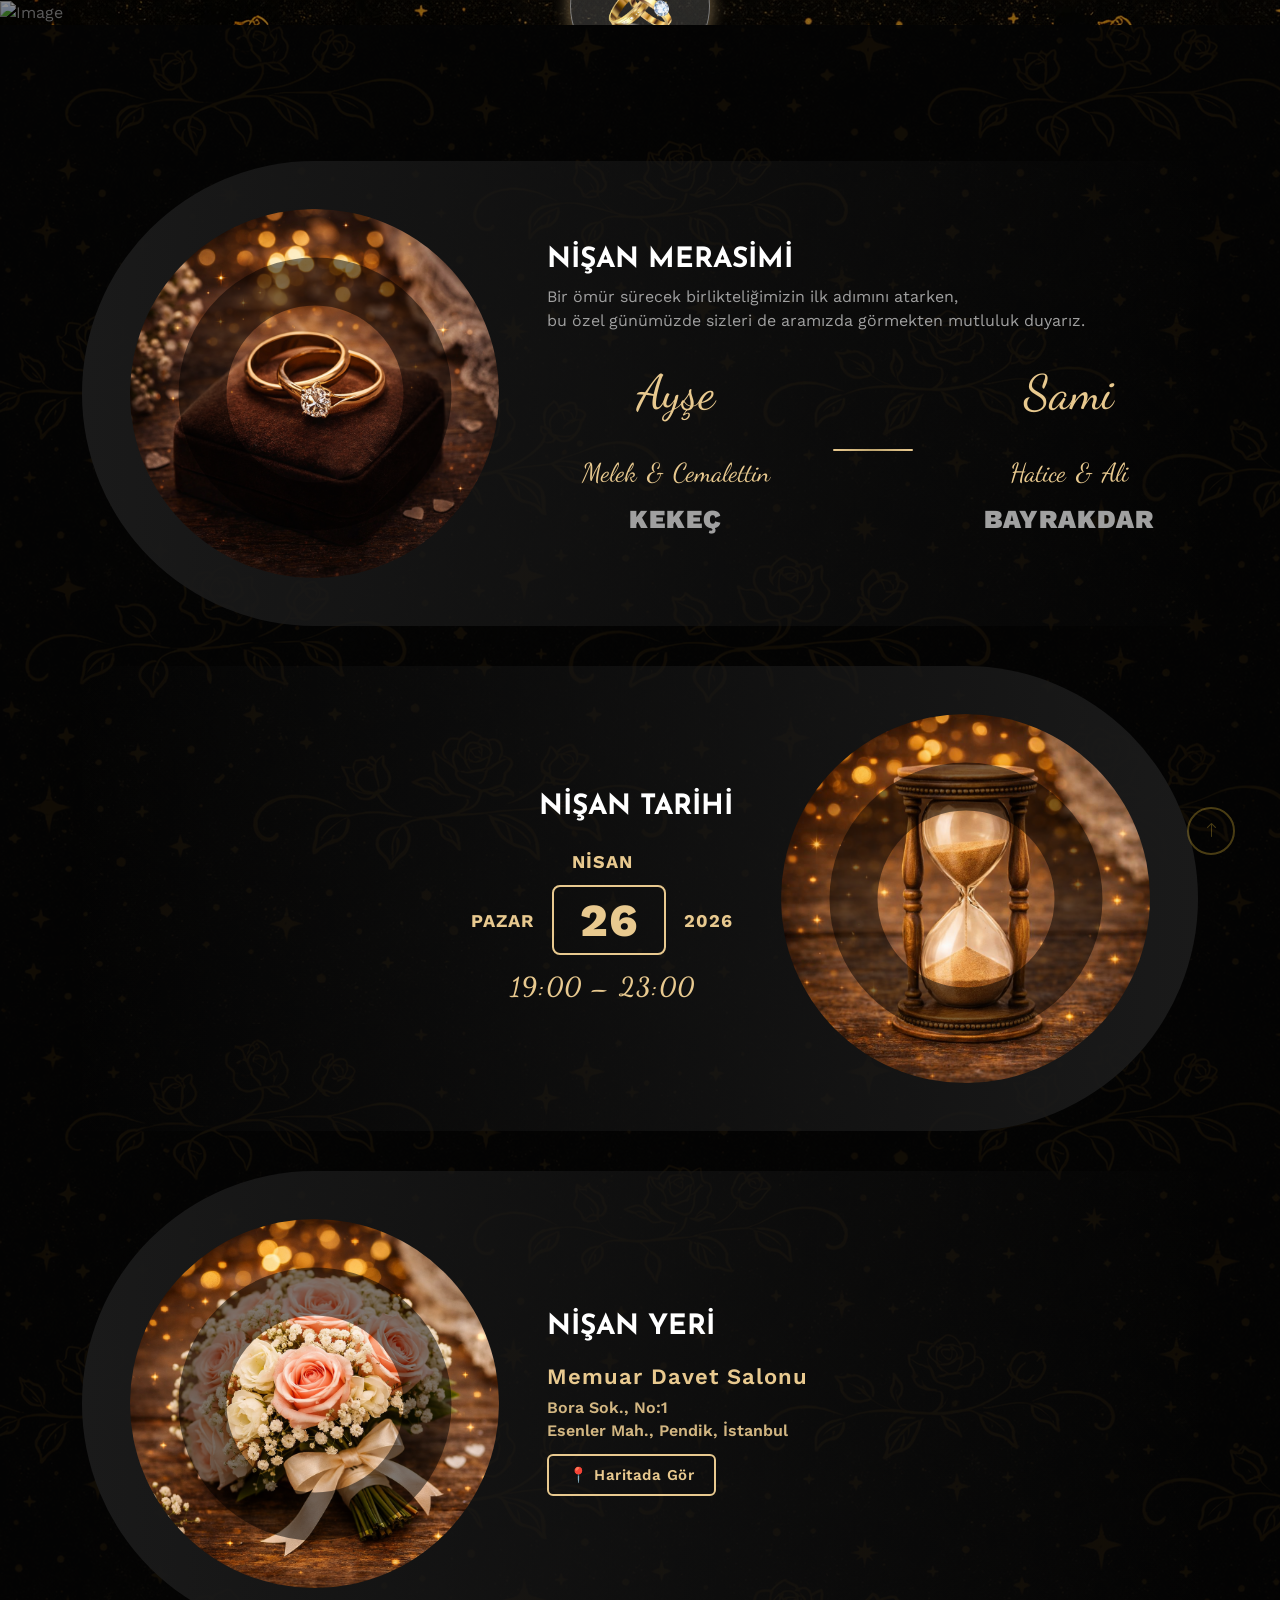
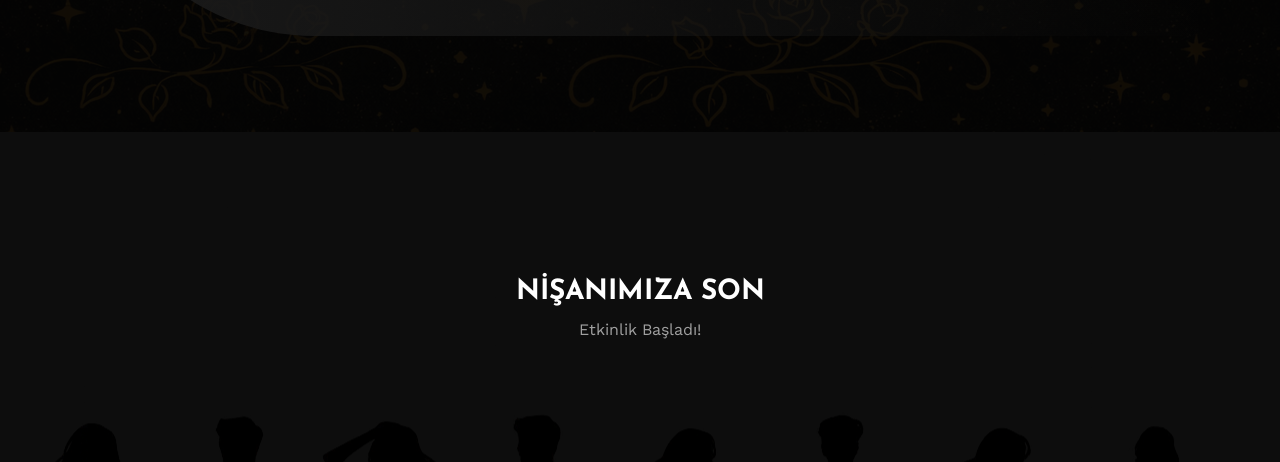
==== commit 2df5ac94: "Add files via upload" ====
--- a/home.html
+++ b/home.html
@@ -133,6 +133,14 @@
     opacity: 0.85;
     letter-spacing: 1px;
 }
+  @media (max-width: 768px) {
+        .mb-2 {
+            flex-direction: column;
+            align-items: center;
+            text-align: center;
+            gap: 0px !important;
+        }
+    }
     </style>
 </head>
 
@@ -257,12 +265,19 @@
             Ayşe
         </p>
 
-        <p class="mb-2" style="
-            font-family:'Dancing Script', cursive;
-            font-size:26px;
-            color:#e8c98f;">
-            Melek & Cemalettin
-        </p>
+       <p class="mb-2" style="
+    font-family: 'Dancing Script', cursive;
+    font-size: 26px;
+    color: #e8c98f;
+    display: flex;
+    flex-wrap: wrap;
+    justify-content: center;
+    gap: 10px;
+">
+    <span>Melek</span>
+    <span>&</span>
+    <span>Cemalettin</span>
+</p>
 
         <p class="mb-1" style="font-weight:700; letter-spacing:1px; font-size: 26px;">
             <strong>KEKEÇ</strong>
@@ -285,12 +300,20 @@
             Sami
         </p>
 
-        <p class="mb-2" style="
-            font-family:'Dancing Script', cursive;
-            font-size:26px;
-            color:#e8c98f;">
-            Hatice & Ali
-        </p>
+
+		<p class="mb-2" style="
+    font-family: 'Dancing Script', cursive;
+    font-size: 26px;
+    color: #e8c98f;
+    display: flex;
+    flex-wrap: wrap;
+    justify-content: center;
+    gap: 10px;
+">
+    <span>Hatice</span>
+    <span>&</span>
+    <span>Ali</span>
+</p>
 
         <p class="mb-1" style="font-weight:700; letter-spacing:1px; font-size: 26px;">
             <strong>BAYRAKDAR</strong>
